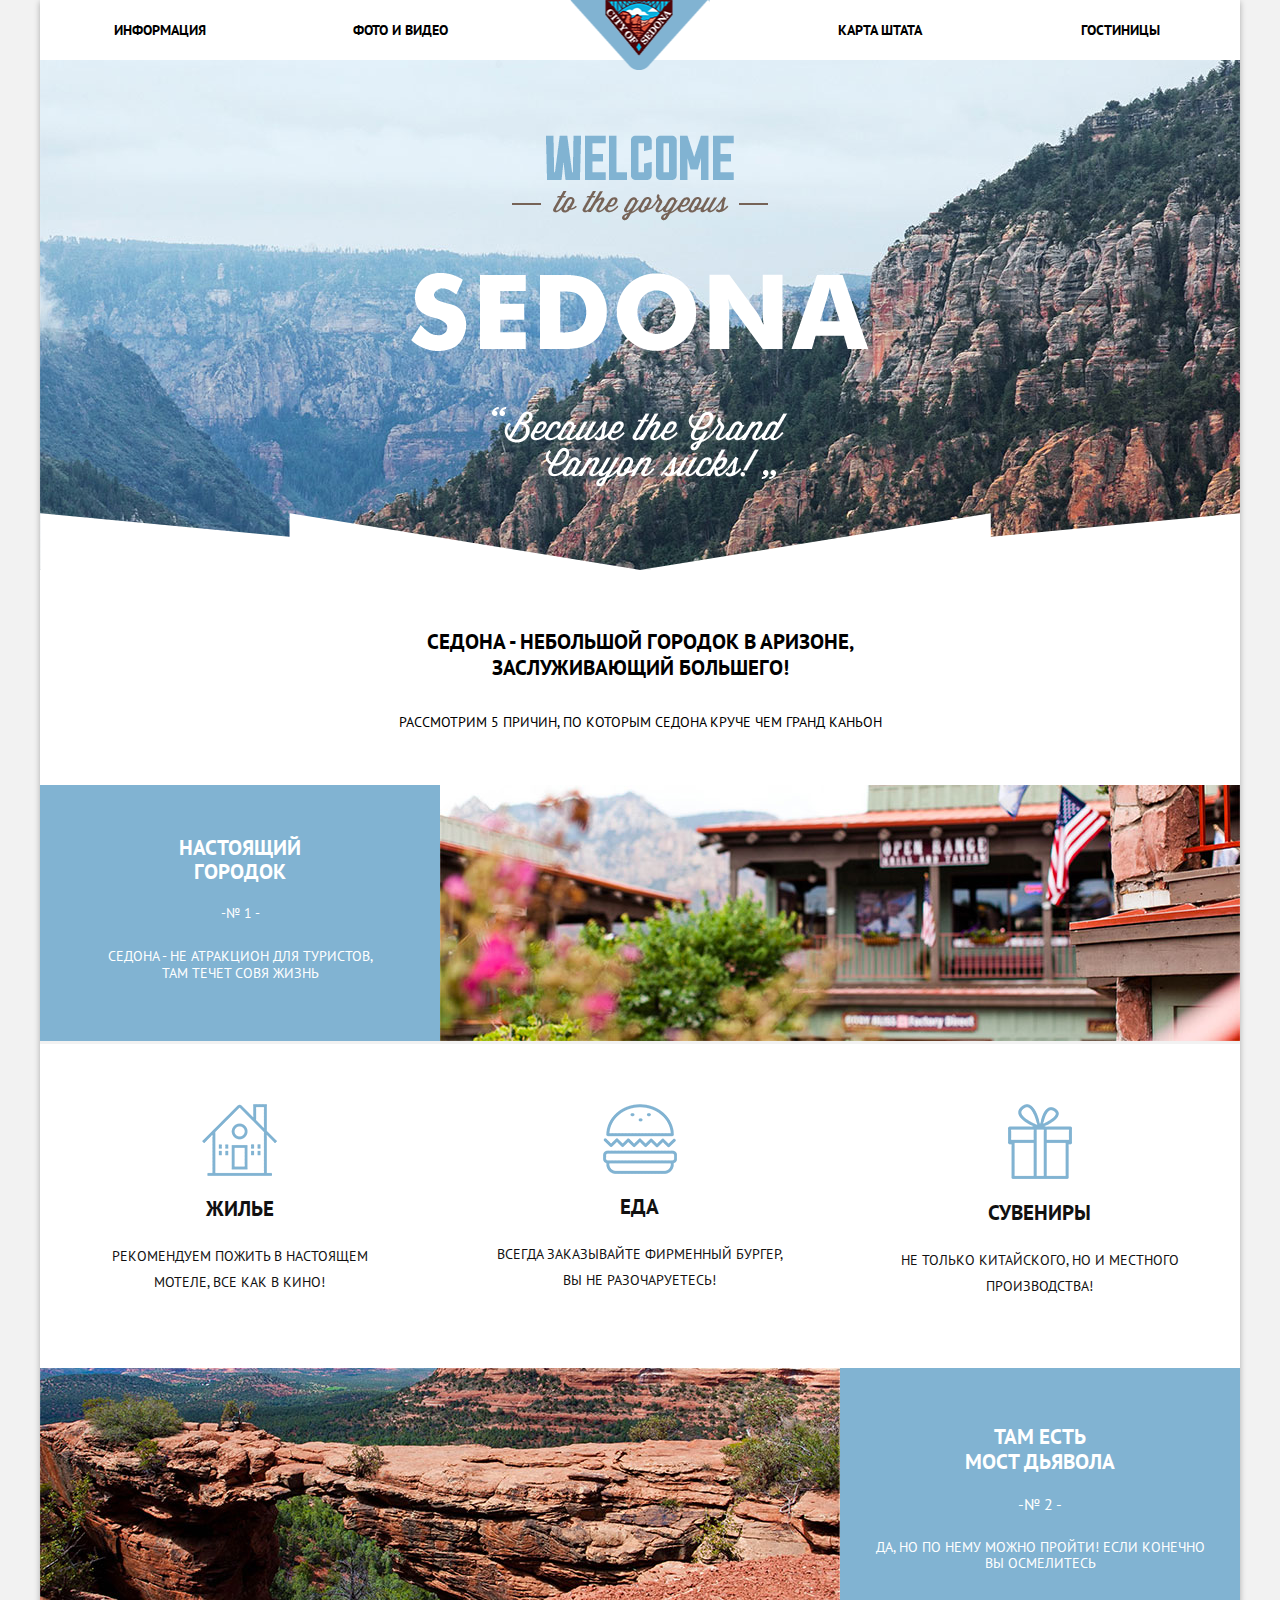
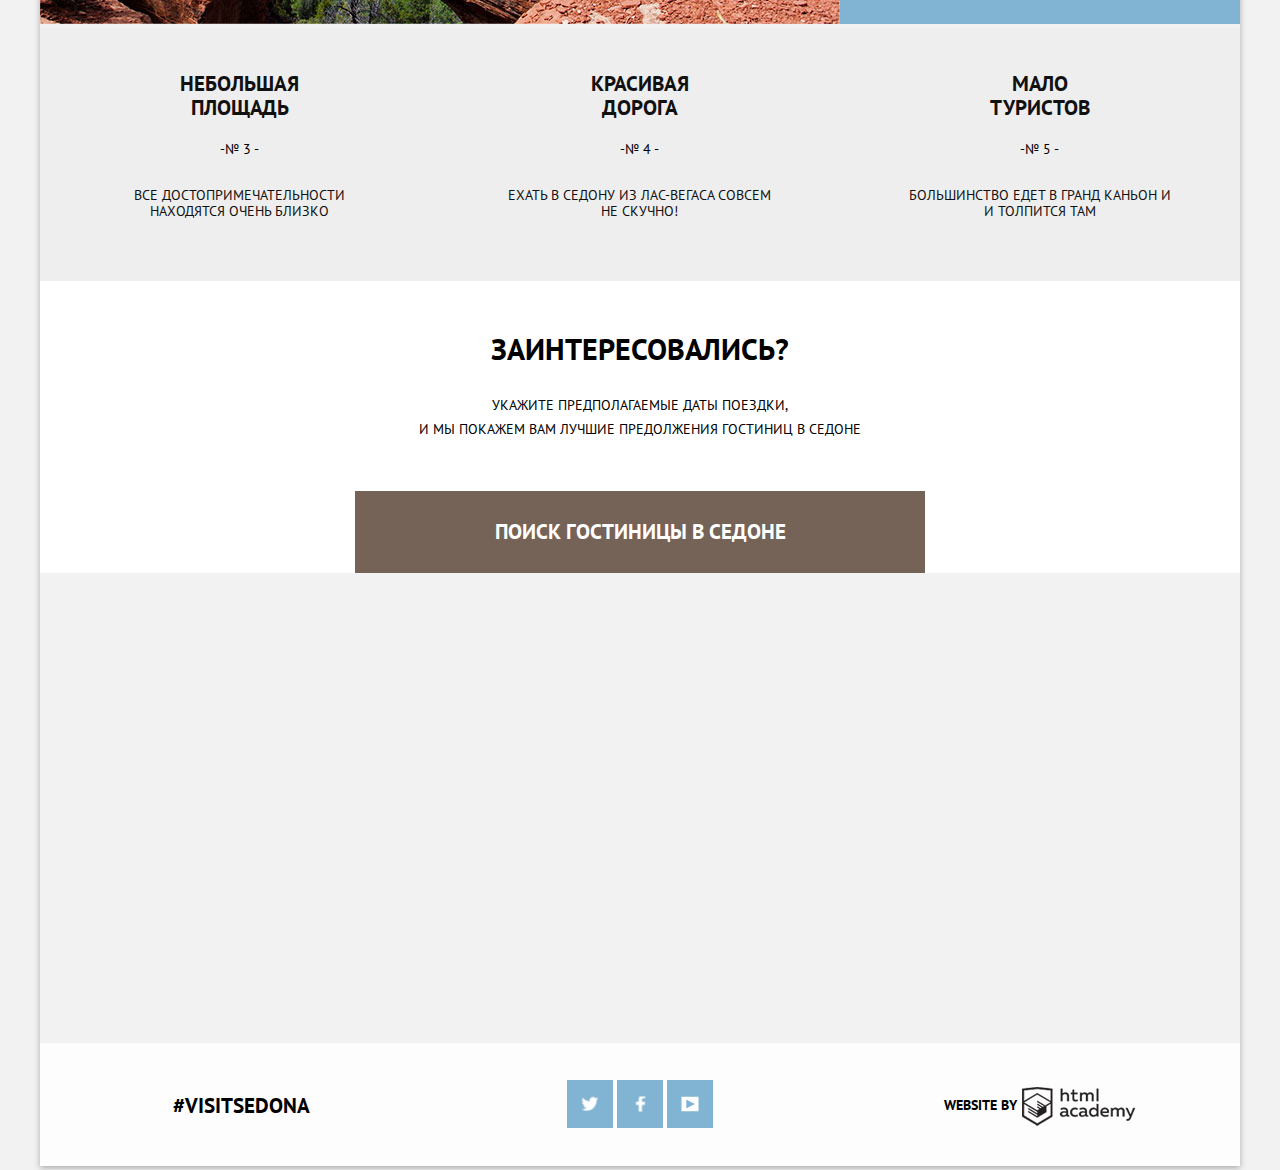
==== index.html @ 88dc6f9f "2 пересдача" ====
<!DOCTYPE html>
<html lang="ru">

<head>
    <meta charset="UTF-8">
    <title>SEDONA</title>
    <link rel="stylesheet" type="text/css" href="style/normalize.css">
    <link href="http://fonts.googleapis.com/css?family=PT+Sans:400,700&amp;subset=latin,cyrillic-ext" rel="stylesheet" type="text/css">
    <link rel="stylesheet" type="text/css" href="style/style.css">
</head>

<body>
    <div class="wrapper">
        <header class="main-header">
            <nav class="main-navigation">
                <ul>
                    <li>
                        <a href="#">Информация</a>
                    </li>
                    <li>
                        <a href="#">Фото и видео</a>
                    </li>
                    <li>
                        <a href="#">Карта штата</a>
                    </li>
                    <li>
                        <a href="hotels.html">Гостиницы</a>
                    </li>
                </ul>
                <a href="index.html">
                    <div class="logo"></div>
                </a>
            </nav>
            <div class="main-logo">
                <img src="img/title.png" alt="подпись к фото главного лого">
            </div>
        </header>
        <main class="container">
            <div class="information">
                <h2>СЕДОНА - НЕБОЛЬШОЙ ГОРОДОК В АРИЗОНЕ,<br> ЗАСЛУЖИВАЮЩИЙ БОЛЬШЕГО!</h2>
                <p>РАССМОТРИМ 5 ПРИЧИН, ПО КОТОРЫМ СЕДОНА КРУЧЕ ЧЕМ ГРАНД КАНЬОН</p>
            </div>
            <div class="city-logo-wrapper clearfix">
                <div class="city-logo">
                    <h3>НАСТОЯЩИЙ<br>ГОРОДОК</h3>
                    <p> -№ 1 - </p>
                    <p class="city-logo-paragraf">СЕДОНА - НЕ АТРАКЦИОН ДЛЯ ТУРИСТОВ,
                        <br>ТАМ ТЕЧЕТ СОВЯ ЖИЗНЬ</p>
                </div>
                <div class="open-range">
                    <img src="img/house.jpg" width="800" height="256" alt="домик">
                </div>
            </div>
            <div class="services-main">
                <div class="services-main-item">
                    <img src="img/little-house.png" alt="домик">
                    <h3>ЖИЛЬЕ</h3>
                    <p>РЕКОМЕНДУЕМ ПОЖИТЬ В НАСТОЯЩЕМ
                        <br> МОТЕЛЕ, ВСЕ КАК В КИНО!</p>
                </div>
                <div class="services-main-item">
                    <img src="img/food.png" alt="гамбургер">
                    <h3>ЕДА</h3>
                    <p>ВСЕГДА ЗАКАЗЫВАЙТЕ ФИРМЕННЫЙ БУРГЕР,
                        <br>ВЫ НЕ РАЗОЧАРУЕТЕСЬ!</p>
                </div>
                <div class="services-main-item">
                    <img src="img/souvenirs.png" alt="сувениры">
                    <h3>СУВЕНИРЫ</h3>
                    <p>НЕ ТОЛЬКО КИТАЙСКОГО, НО И МЕСТНОГО
                        <br>ПРОИЗВОДСТВА!</p>
                </div>
            </div>
            <div class="bridge-wrapper clearfix">
                <div class="bridge">
                    <img src="img/devil's_bridge.jpg" width="800" height="256" alt="мост">
                </div>
                <div class="davil-bridge">
                    <h3>ТАМ ЕСТЬ<br>МОСТ ДЬЯВОЛА</h3>
                    <span class="davil-bridge-number"> -№ 2 - </span>
                    <p>ДА, НО ПО НЕМУ МОЖНО ПРОЙТИ! ЕСЛИ КОНЕЧНО
                        <br>ВЫ ОСМЕЛИТЕСЬ</p>
                </div>
            </div>
            <div class="sedona-advantages">
                <div class="item-advantage">
                    <h3>НЕБОЛЬШАЯ<br>ПЛОЩАДЬ</h3>
                    <span class="item-advantage-number"> -№ 3 - </span>
                    <p>ВСЕ ДОСТОПРИМЕЧАТЕЛЬНОСТИ
                        <br>НАХОДЯТСЯ ОЧЕНЬ БЛИЗКО</p>
                </div>
                <div class="item-advantage">
                    <h3>КРАСИВАЯ<br>ДОРОГА</h3>
                    <span class="item-advantage-number"> -№ 4 - </span>
                    <p>ЕХАТЬ В СЕДОНУ ИЗ ЛАС-ВЕГАСА СОВСЕМ
                        <br>НЕ СКУЧНО!</p>
                </div>
                <div class="item-advantage">
                    <h3>МАЛО<br>ТУРИСТОВ</h3>
                    <span class="item-advantage-number"> -№ 5 - </span>
                    <p>БОЛЬШИНСТВО ЕДЕТ В ГРАНД КАНЬОН И
                        <br>И ТОЛПИТСЯ ТАМ</p>
                </div>
            </div>
            <div class="interesting">
                <h2>ЗАИНТЕРЕСОВАЛИСЬ?</h2>
                <p>УКАЖИТЕ ПРЕДПОЛАГАЕМЫЕ ДАТЫ ПОЕЗДКИ,
                    <br>И МЫ ПОКАЖЕМ ВАМ ЛУЧШИЕ ПРЕДОЛЖЕНИЯ ГОСТИНИЦ В СЕДОНЕ</p>
                <div class="fined-hotel">
                    <a href="search.html" class="fined-hotel-btn" type="button">Поиск гостиницы в Седоне</a>
                </div>
                <div class="choose-hotel choose-hotel-close">
                    <form class="form" method="post">
                        <div class="form-row">
                            <label class="form-label" for="date-in">Дата заезда:</label>
                            <input class="form-input" type="text" id="date-in" value="24 апреля 2016">
                            <span class="icon-calendar"></span>
                        </div>
                        <div class="form-row">
                            <label class="form-label" for="date-out">Дата выезда:</label>
                            <input class="form-input" type="text" id="date-out" value="4 июля 2014">
                            <span class="icon-calendar"></span>
                        </div>
                        <div class="counters clearfix">
                            <div class="counter-left counter">
                                <label class="label-left" for="counter-adult">Взрослые:</label>
                                <button class="icon-minus" type="button" tabindex="-1"></button>
                                <input class="" type="text" name="counter-adult" id="counter-adult" value="2">
                                <button class="icon-plus" type="button" tabindex="-1"></button>
                            </div>
                            <div class="counter-right counter">
                                <label class="label-right" for="counter-children">Дети:</label>
                                <button class="icon-minus" type="button" tabindex="-1"></button>
                                <input class="" type="text" name="counter-children" id="counter-children" value="0" required>
                                <button class="icon-plus" type="button" tabindex="-1"></button>
                            </div>
                        </div>
                        <button class="btn" type="button">Найти</button>
                    </form>
                </div>
            </div>
            <div class="map" id="map">
                <iframe src="https://www.google.com/maps/embed?pb=!1m18!1m12!1m3!1d838162.8369633064!2d-111.79513845!3d34.854378399999995!2m3!1f0!2f0!3f0!3m2!1i1024!2i768!4f13.1!3m3!1m2!1s0x872da132f942b00d%3A0x5548c523fa6c8efd!2sSedona%2C+AZ%2C+USA!5e0!3m2!1sen!2sru!4v1435000602855" width="1200" height="593" allowfullscreen></iframe>
            </div>
        </main>
        <footer class="main-footer">
            <div class="visit">
                <p>#visitsedona</p>
            </div>
            <section class="footer-social">
                <a href="http://twitter.com" class="footer-social-twitter"></a>
                <a href="http://www.facebook.com" class="footer-social-facebook"></a>
                <a href="http://www.youtube.com" class="footer-social-youtube"></a>
            </section>
            <section class="footer-copyright">
                <p>WEBSITE BY</p>
                <a href="https://htmlacademy.ru/" class="academy"></a>
            </section>
        </footer>
    </div>
    <script src="js/main.js"></script>
</body>

</html>
---- style/style.css ----
body {
    font-family: "PT Sans", Arial, sans-serif;
    background: #f2f2f2;
}

.wrapper {
    width: 1200px;
    margin: 0 auto;
    box-shadow: 0 2px 6px rgba(0, 0, 0, .3);
}

.main-navigation ul {
    list-style-type: none;
    margin: 0;
    padding: 0;
    font-size: 0;
    background: #fff;
}

.main-navigation li {
    display: inline-block;
    vertical-align: middle;
    width: 20%;
    font-size: 14px;
    text-align: center;
    text-decoration: none;
    padding-top: 22px;
    padding-bottom: 22px;
}

.main-navigation a {
    text-decoration: none;
    color: #000000;
    font-weight: 700;
    text-transform: uppercase;
}

.main-navigation a:active {
    color: #b2b2b2;
}

a:hover {
    color: #81b3d2;
}

li:nth-child(2) {
    margin-right: 20%;
}

p {
    font-size: 14px;
    font-weight: 400;
}

h2,
h3 {
    font-size: 21px;
    font-weight: 700;
}

.main-header {
    position: relative;
    background: #fff;
}

.main-navigation .logo {
    width: 139px;
    height: 70px;
    background-image: url("../img/top-logo.png");
    position: absolute;
    left: 50%;
    top: 0;
    transform: translateX(-50%);
    z-index: 1;
}

.main-logo {
    position: relative;
    text-align: center;
    background-image: url("../img/main-logo.jpg");
    height: 510px;
}

.main-logo img {
    margin-top: 75px;
}

.main-logo:before {
    position: absolute;
    content: "";
    background-image: url("../img/frame.png");
    bottom: 0;
    left: 0;
    width: 100%;
    height: 57px;
}

.information {
    padding: 31px 0;
    line-height: 26px;
    text-align: center;
    background: #fff;
}

.information h2 {
    width: 450px;
    margin: 28px auto;
    font-size: 21px;
    color: #000;
}

.information p {
    font-size: 14px;
    font-weight: 400;
    padding-bottom: 19px;
    margin: 0;
}

.clearfix:after {
    content: '';
    clear: both;
    display: table;
}

.city-logo {
    text-align: center;
    float: left;
    width: 400px;
    min-height: 256px;
    background: #81b3d2;
    color: #ffffff;
}

.city-logo h3 {
    font-size: 21px;
    font-weight: 700;
    margin-top: 51px;
}

.city-logo p {
    font-size: 14px;
    font-weight: 400;
}

.city-logo-paragraf {
    margin-top: 27px;
}

.open-range {
    float: right;
}

.services-main {
    font-size: 0;
    padding-top: 60px;
    padding-bottom: 55px;
    background: #fff;
}

.services-main h3 {
    margin-top: 7px;
}

.services-main .services-main-item {
    display: inline-block;
    vertical-align: middle;
    color: #111111;
    text-align: center;
    vertical-align: top;
    width: 33.33%;
    box-sizing: border-box;
    line-height: 26px;
}

.davil-bridge {
    text-align: center;
    float: right;
    width: 400px;
    min-height: 256px;
    background: #81b3d2;
    color: #ffffff;
}

.bridge {
    float: left;
}

.davil-bridge h3 {
    margin-top: 57px;
}

.davil-bridge p {
    margin-top: 26px;
}

.sedona-advantages {
    font-size: 0;
    background: #eeeeee;
    padding-top: 23px;
    padding-bottom: 48px;
}

.sedona-advantages .item-advantage {
    display: inline-block;
    color: #111111;
    text-align: center;
    vertical-align: top;
    width: 33.33%;
    box-sizing: border-box;
}

.sedona-advantages p {
    margin-top: 30px;
}

.item-advantage-number {
    font-size: 14px;
    color: #000;
}

.interesting {
    position: relative;
    text-align: center;
    background: #ffffff;
}

.interesting h2 {
    margin: 0;
    padding-top: 53px;
    padding-bottom: 29px;
    font-size: 30px;
    line-height: 30px;
    font-weight: 700;
}

.interesting p {
    margin: 0;
    margin-bottom: 24px;
    line-height: 24px;
}

.interesting .fined-hotel-btn {
    display: inline-block;
    vertical-align: middle;
    color: #ffffff;
    text-decoration: none;
    background-color: #766357;
    padding: 28px 20px;
    text-align: center;
    margin-top: 26px;
    font-size: 21px;
    line-height: 26px;
    font-weight: 700;
    text-transform: uppercase;
    border: none;
    cursor: pointer;
    width: 570px;
    box-sizing: border-box;
}

.map {
    height: 593px;
}

.interesting .fined-hotel-btn:hover {
    background-color: #604e43;
}

.interesting .fined-hotel-btn:active {
    background-color: #503e33;
    color: #857871;
}

.choose-hotel {
    display: none;
}

.choose-hotel-close {
    display: block;
}

.form {
    width: 570px;
    box-sizing: border-box;
    margin-left: auto;
    margin-right: auto;
    min-height: 300px;
    padding: 52px 55px 46px 55px;
    position: absolute;
    left: 50%;
    top: 100%;
    transform: translateX(-50%);
    background: #ffffff;
    box-shadow: 0 7px 15px 0 rgba(0, 0, 0, .15);
    text-align: left;
}

.form fieldset {
    border: none;
    padding: 0;
}

.form-row {
    margin-bottom: 30px;
    position: relative;
}

.form label.form-label {
    font-size: 14px;
    font-weight: 700;
    text-transform: uppercase;
    display: inline-block;
    width: 112px;
}

.form-input {
    min-height: 38px;
    width: 340px;
    background: #f2f2f2;
    border: 2px solid #f2f2f2;
    cursor: pointer;
    font-size: 14px;
    font-weight: 700;
    box-sizing: border-box;
    padding-left: 13px;
    outline: none;
}

.form-input:hover {
    background: #ebebeb;
}

.form-input:focus {
    background: #ffffff;
}

.icon-calendar {
    display: block;
    vertical-align: middle;
    position: absolute;
    width: 21px;
    height: 22px;
    background-image: url("../img/calendar.png");
    right: 12px;
    top: 8px;
}

.icon-calendar:hover {
    background-image: url("../img/calendar-hover.png");
}

.icon-calendar:active {
    background-image: url("../img/calendar-active.png");
}

.counters {
    margin-top: 30px;
    text-align: left;
    margin-bottom: 54px;
}

.counter {
    display: inline-block;
    vertical-align: middle;
    position: relative;
    font-size: 0;
}

.counter-left {
    width: 226px;
    float: left;
}

.counter-right {
    float: right;
}

.counter label {
    font-size: 14px;
    font-weight: bold;
    text-transform: uppercase;
    display: inline-block;
    vertical-align: middle;
}

.label-left {
    width: 112px;
}

.label-right {
    margin-right: 26px;
}

.counter button {
    display: inline-block;
    vertical-align: middle;
    width: 40px;
    height: 38px;
    font-size: 14px;
    border: none;
    outline: none;
}

.counter input {
    font-size: 14px;
    display: inline-block;
    vertical-align: middle;
    width: 40px;
    height: 38px;
    padding: 0;
    box-sizing: border-box;
    text-align: center;
    background-color: #f2f2f2;
    border: none;
}

.icon-minus {
    display: inline-block;
    vertical-align: middle;
    margin-right: -5px;
    min-height: 35px;
    width: 30px;
    background-image: url("../img/minus.png");
    background-color: #f2f2f2;
    border: none;
    background-repeat: no-repeat;
    background-position: 10px 16px;
}

.icon-minus:hover {
    background-image: url("../img/minus-hover.png");
}

.icon-minus:active {
    background-image: url("../img/minus-active.png");
}

.icon-plus {
    display: inline-block;
    vertical-align: middle;
    margin-left: -5px;
    min-height: 35px;
    width: 30px;
    border: none;
    background-image: url("../img/plus.png");
    background-color: #f2f2f2;
    background-repeat: no-repeat;
    background-position: 10px 12px;
}

.icon-plus:hover {
    background-image: url("../img/plus-hover.png");
}

.icon-plus:active {
    background-image: url("../img/plus-active.png");
}

.btn {
    min-height: 59px;
    width: 460px;
    background: #81b3d2;
    color: #ffffff;
    font-size: 21px;
    font-weight: 700;
    text-transform: uppercase;
    cursor: pointer;
    border: none;
}

.btn:hover {
    background: #669ec0;
    color: #ffffff;
}

.btn:active {
    background: #5496bd;
    color: #88b6d1;
}

.map iframe {
    border: none;
}

.services-of-sedona {
    position: relative;
}

.services {
    width: 100%;
    min-height: 218px;
}

.slime-background {
    position: absolute;
    z-index: -1;
}

.infrastructure {
    position: absolute;
    left: 73px;
    margin-top: 12px;
}

.property_type {
    position: absolute;
    margin-left: 328px;
    margin-top: 12px;
}

.property_type h3,
.infrastructure h3 {
    color: #ffffff;
    font-size: 16px;
    font-weight: 700;
    padding-bottom: 10px;
}

input[type="checkbox"] {
    display: none;
}

input[type="checkbox"] + label {
    display: block;
    margin: 2px 0;
    line-height: 20px;
    padding-left: 38px;
    position: relative;
    cursor: pointer;
    color: #ffffff;
    font-size: 14px;
    font-weight: 400;
}

input[type="checkbox"] + label::before {
    content: "";
    position: absolute;
    left: 2px;
    background-image: url("../img/checkbox.png");
    background-repeat: no-repeat;
    width: 35px;
    height: 35px;
}

input[type="checkbox"]:checked + label::after {
    content: "";
    position: absolute;
    left: 2px;
    background-image: url("../img/checked.png");
    background-repeat: no-repeat;
    width: 35px;
    height: 35px;
}

.filter-range {
    width: 330px;
    margin: 50px auto;
    margin-top: 39px;
    color: #ffffff;
    text-transform: uppercase;
    position: absolute;
    right: 57px;
    top: -15px;
}

.filter-range-title {
    margin-bottom: 9px;
    font-weight: 700;
    font-size: 16px;
    line-height: 21px;
}

.price-controls {
    position: relative;
    height: 36px;
    margin-bottom: 20px;
    border: 2px solid #ffffff;
    border-radius: 2px;
    font-size: 0;
}

.price-controls::after {
    content: "";
    position: absolute;
    width: 2px;
    height: 22px;
    background: #ffffff;
    top: 50%;
    left: 50%;
    transform: translate(-50%, -50%);
}

.price-controls label {
    display: inline-block;
    font-size: 14px;
    line-height: 38px;
    vertical-align: top;
    cursor: pointer;
}

.price-controls .min-price,
.price-controls .max-price {
    width: 90px;
    padding-left: 65px;
}

.price-controls input {
    width: 50px;
    height: 35px;
    vertical-align: top;
    margin: 0;
    color: inherit;
    font: inherit;
    background: none;
    border: none;
}

.range-controls {
    position: relative;
    margin-bottom: 32px;
}

.range-controls .scale {
    height: 2px;
    background: rgba(255, 255, 255, 0.3);
}

.range-controls .bar {
    width: 80%;
    height: 2px;
    background: #ffffff;
}

.range-toggle {
    position: absolute;
    top: -9px;
    width: 4px;
    height: 4px;
    background: #ababab;
    border: 8px solid #ffffff;
    border-radius: 50%;
    box-shadow: 0 2px 1px 0 rgba(0, 1, 1, 0.2);
    cursor: pointer;
}

.range-toggle-min {
    left: 0;
}

.range-toggle-max {
    left: 80%;
}

.range-toggle:hover {
    background: #1c4f80;
}

.btn-transparent {
    display: block;
    margin: 0 auto;
    padding: 6px 35px;
    font-size: 14px;
    line-height: 20px;
    color: #ffffff;
    background: transparent;
    border: 2px solid #ffffff;
    border-radius: 2px;
    cursor: pointer;
}

.btn-transparent:hover {
    color: #000000;
    background: #ffffff;
}

.sorting-hotel-type {
    position: relative;
}

.sorting-item-navigation ul {
    list-style-type: none;
    margin: 0;
    padding: 0;
    font-size: 0;
}

.sorting-item-navigation li {
    display: inline-block;
    font-size: 14px;
    text-align: center;
    margin-left: 147px;
    padding-left: 20px;
    vertical-align: middle;
}

.sorting-hotel-type {
    border-bottom: 1px solid #d0d0d0;
    background: #fff;
}

.sorting-hotel-item {
    float: left;
    padding: 0;
    margin: 0;
}

.sorting-item-navigation,
.sorting-hotel-item-find,
.sorting-hotel-item-class {
    display: inline-block;
    font-weight: 700;
}

.sorting-item-navigation {
    float: left;
}

.sorting-item-navigation a {
    text-decoration: none;
    color: #b1b1b1;
    font-weight: 400;
    border-bottom: 2px solid #81b3d2;
    border-bottom-style: dotted;
}

.sorting-item-navigation a:hover {
    color: #81b3d2;
    border: none;
}

.sorting-item-navigation a:active {
    color: #111111;
}

.sorting-item-navigation-first a {
    color: #81b3d2;
    border: none;
}

.sorting-item-navigation li {
    display: inline-block;
    padding: 0;
    margin: 0;
}

.sorting-item-navigation li:nth-child(1),
.sorting-item-navigation li:nth-child(2),
.sorting-item-navigation li:nth-child(3) {
    margin-top: 33px;
    padding-right: 34px;
}

.sorting-item-coner {
    float: right;
    margin-right: 73px;
    margin-top: 30px;
}

.clearfix:after {
    content: "";
    clear: both;
    display: table;
}

.sorting-hotel-item-find,
.sorting-hotel-item-class {
    display: inline-block;
    vertical-align: middle;
}

.sorting-hotel-item-find {
    margin-top: 28px;
    margin-left: 72px;
    margin-right: 50px;
}

.sorting-hotel-item-class {
    margin-top: 23px;
    margin-right: 42px;
}

.sorting-item-coner-left a {
    display: inline-block;
    width: 0;
    height: 0;
    border-left: 7px solid transparent;
    border-right: 7px solid transparent;
    border-bottom: 10px solid #cccccc;
}

.sorting-item-coner-right a {
    position: relative;
    width: 0;
    height: 0;
    border-left: 7px solid transparent;
    border-right: 7px solid transparent;
    border-top: 10px solid #cccccc;
    margin-left: 23px;
    bottom: 2px;
}

.sorting-item-coner-right .active {
    border-top: 10px solid #81b3d2;
}

.sorting-item-coner-left a:hover {
    border-bottom: 10px solid #000000;
}

.sorting-item-coner-left a:active {
    border-bottom: 10px solid #81b3d2;
}

.hotels {
    padding: 0;
    margin: 0;
}

.hotels-item {
    border-bottom: 1px solid #d0d0d0;
    background: #fff;
}

.hotels-margin {
    margin-right: 40px;
}

.hotels-item h3 {
    font-size: 21px;
    font-weight: 700;
    margin-top: 31px;
    margin-bottom: 2px;
}

.hotels-item p {
    font-size: 14px;
    font-weight: 400;
    margin-bottom: 2px;
}

.hotels-item a {
    text-decoration: none;
    color: #000000;
}

.hotels-item a:hover {
    color: #81b3d2;
}

.hotels-item a:active {
    color: #b2b2b2;
}

.hotels-item input {
    font-size: 14px;
    font-weight: 700;
    color: #ffffff;
    border: none;
}

.b1 {
    height: 26px;
    width: 111px;
    background: #81b3d2;
    cursor: pointer;
}

.b1:hover {
    background: #669ec0;
}

.b1:active {
    background: #5496bd;
    color: #88b6d1;
}

.b2 {
    height: 26px;
    width: 144px;
    background: #766357;
    cursor: pointer;
}

.b2:hover {
    background: #604e43;
}

.b2:active {
    background: #503e33;
    color: #857871;
}

.hotel_1 {
    float: left;
    margin: 33px 33px 33px 72px;
}

.hotel_2 {
    float: left;
    margin: 33px 33px 23px 72px;
}

.hotel_3 {
    float: left;
    margin: 33px 33px 33px 72px;
}

.amara-hotels-item {
    float: left;
}

.desert-hotels-item {
    float: left;
}

.villas-hotels-item {
    float: left;
}

.right-amara-hotels-item {
    float: right;
    margin-right: 74px;
    margin-top: 30px;
}

.right-desert-hotels-item {
    float: right;
    margin-right: 74px;
    margin-top: 30px;
}

.right-villas-hotels-item {
    float: right;
    margin-right: 74px;
    margin-top: 30px;
}

.star1 {
    margin-bottom: 48px;
    padding-left: 18px;
}

.star2 {
    margin-bottom: 48px;
    padding-left: 68px;
}

.star3 {
    margin-bottom: 48px;
    padding-left: 46px;
}

.hotel-rating {
    height: 21px;
    width: 109px;
    background: #f2f2f2;
    text-align: center;
    font-size: 14px;
    font-weight: 400;
    padding-top: 7px;
}

.main-footer {
    position: relative;
    height: 123px;
    margin-top: -123px;
    background: rgba(255, 255, 255, 0.8);
}

.main-footer-hotel {
    position: relative;
    min-height: 123px;
    background: #fff;
}

.visit p {
    position: absolute;
    color: #000000;
    font-weight: 700;
    font-size: 21px;
    text-transform: uppercase;
    text-decoration: none;
    left: 133px;
    top: 30px;
}

.footer-social {
    position: absolute;
    left: 527px;
    top: 37px;
}

.footer-social-twitter {
    display: inline-block;
    width: 46px;
    height: 48px;
    background: #81b3d2;
    position: relative;
}

.footer-social-twitter:after {
    content: "";
    position: absolute;
    top: 50%;
    left: 50%;
    z-index: 2;
    transform: translateX(-50%) translateY(-50%);
    background-image: url("../img/tw.png");
    background-repeat: no-repeat;
    background-position: 50% 50%;
    width: 17px;
    height: 15px;
}

.footer-social-twitter:hover {
    background: #669ec0;
}

.footer-social-twitter:active {
    background: #5496bd;
}

.footer-social-twitter:active:after {
    opacity: 0.5;
}

.footer-social-facebook {
    display: inline-block;
    width: 46px;
    height: 48px;
    background: #81b3d2;
    position: relative;
}

.footer-social-facebook:after {
    content: "";
    position: absolute;
    top: 50%;
    left: 50%;
    z-index: 2;
    transform: translateX(-50%) translateY(-50%);
    background-image: url("../img/fb.png");
    background-repeat: no-repeat;
    background-position: 50% 50%;
    width: 17px;
    height: 15px;
}

.footer-social-facebook:hover {
    background: #669ec0;
}

.footer-social-facebook:active:after {
    opacity: 0.5;
}

.footer-social-youtube {
    display: inline-block;
    width: 46px;
    height: 48px;
    background: #81b3d2;
    position: relative;
}

.footer-social-youtube:after {
    content: "";
    position: absolute;
    top: 50%;
    left: 50%;
    z-index: 2;
    transform: translateX(-50%) translateY(-50%);
    background-image: url("../img/you.png");
    background-repeat: no-repeat;
    background-position: 50% 50%;
    width: 17px;
    height: 15px;
}

.footer-social-youtube:hover {
    background: #669ec0;
}

.footer-social-youtube:active:after {
    opacity: 0.5;
}

.footer-copyright .academy {
    position: absolute;
    right: 104px;
    top: 44px;
    width: 114px;
    height: 42px;
    background-image: url("../img/html.png");
    background-repeat: no-repeat;
}

.footer-copyright .academy:hover {
    background-image: url("../img/html-hover.png");
}

.footer-copyright .academy:active {
    background-image: url("../img/html-active.png");
}

.footer-copyright p {
    position: absolute;
    color: #000000;
    text-decoration: none;
    right: 223px;
    top: 40px;
    font-weight: 700;
    font-size: 14px;
}
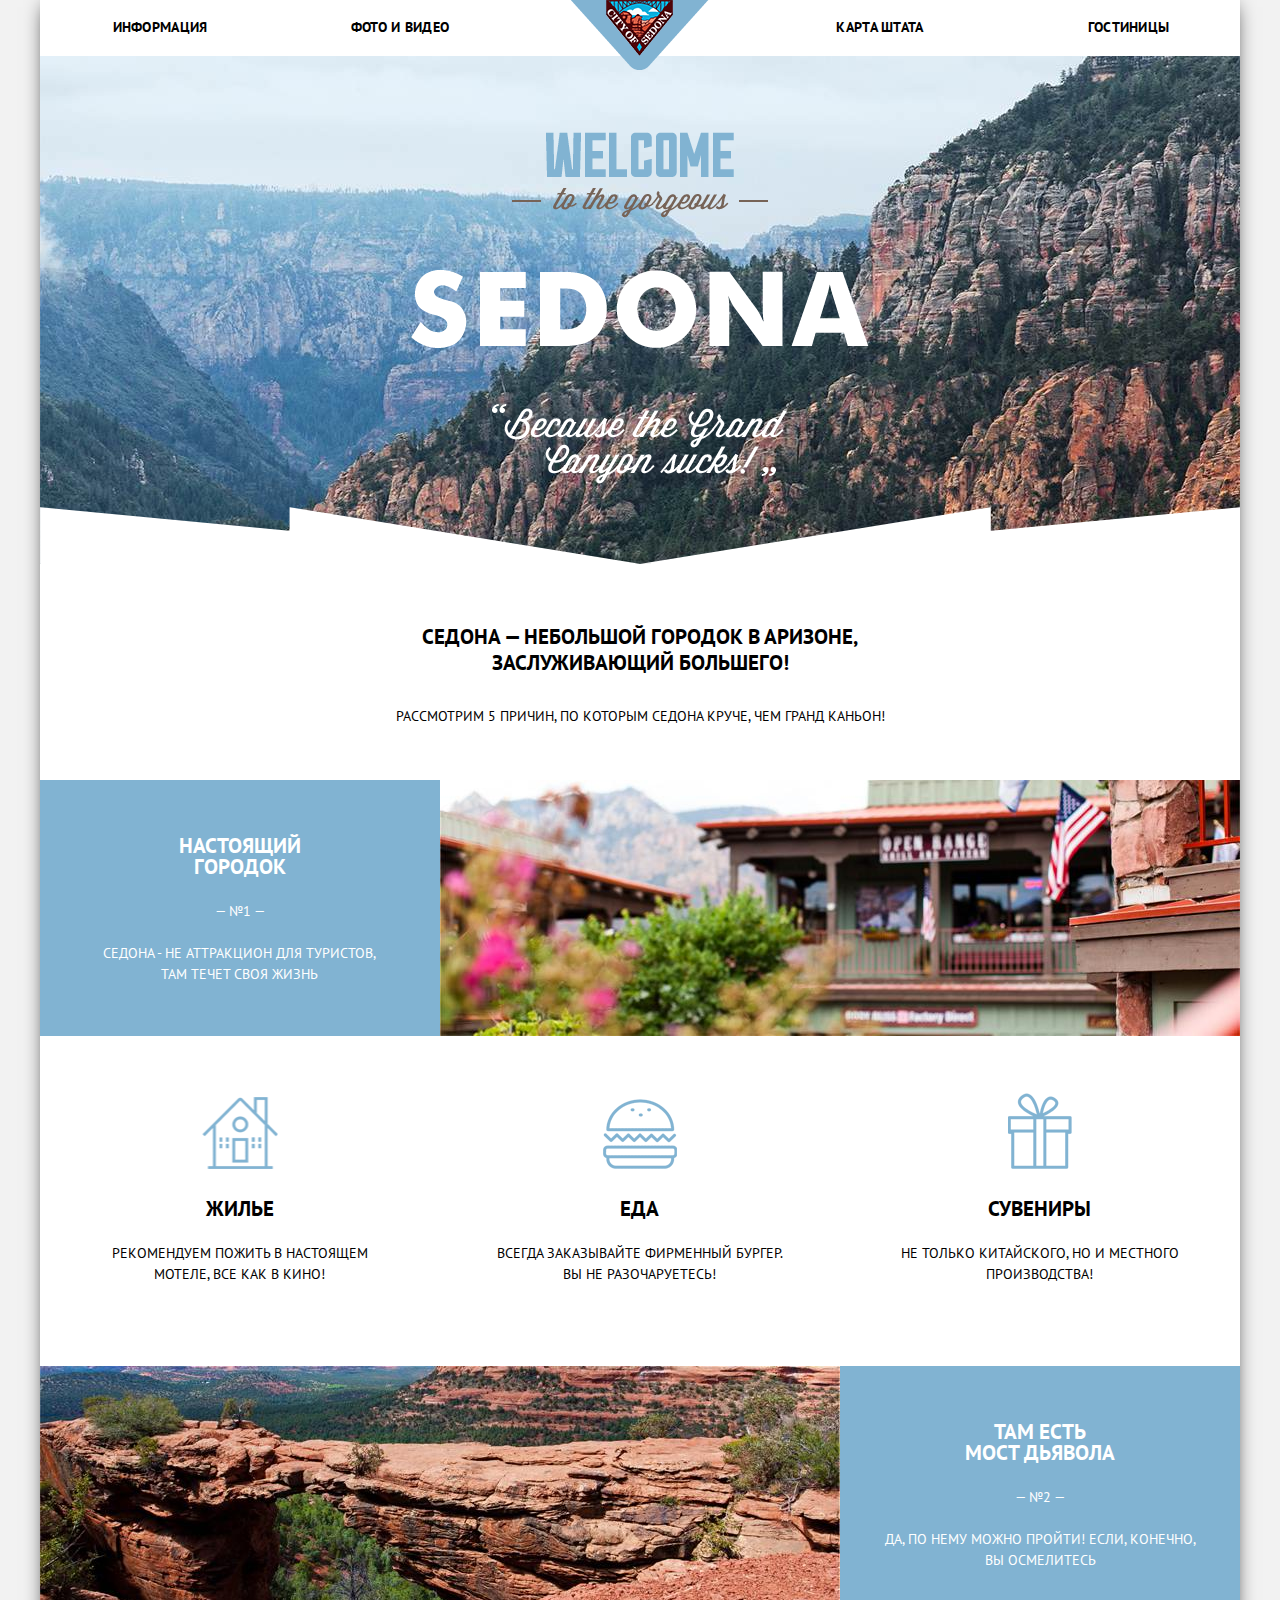
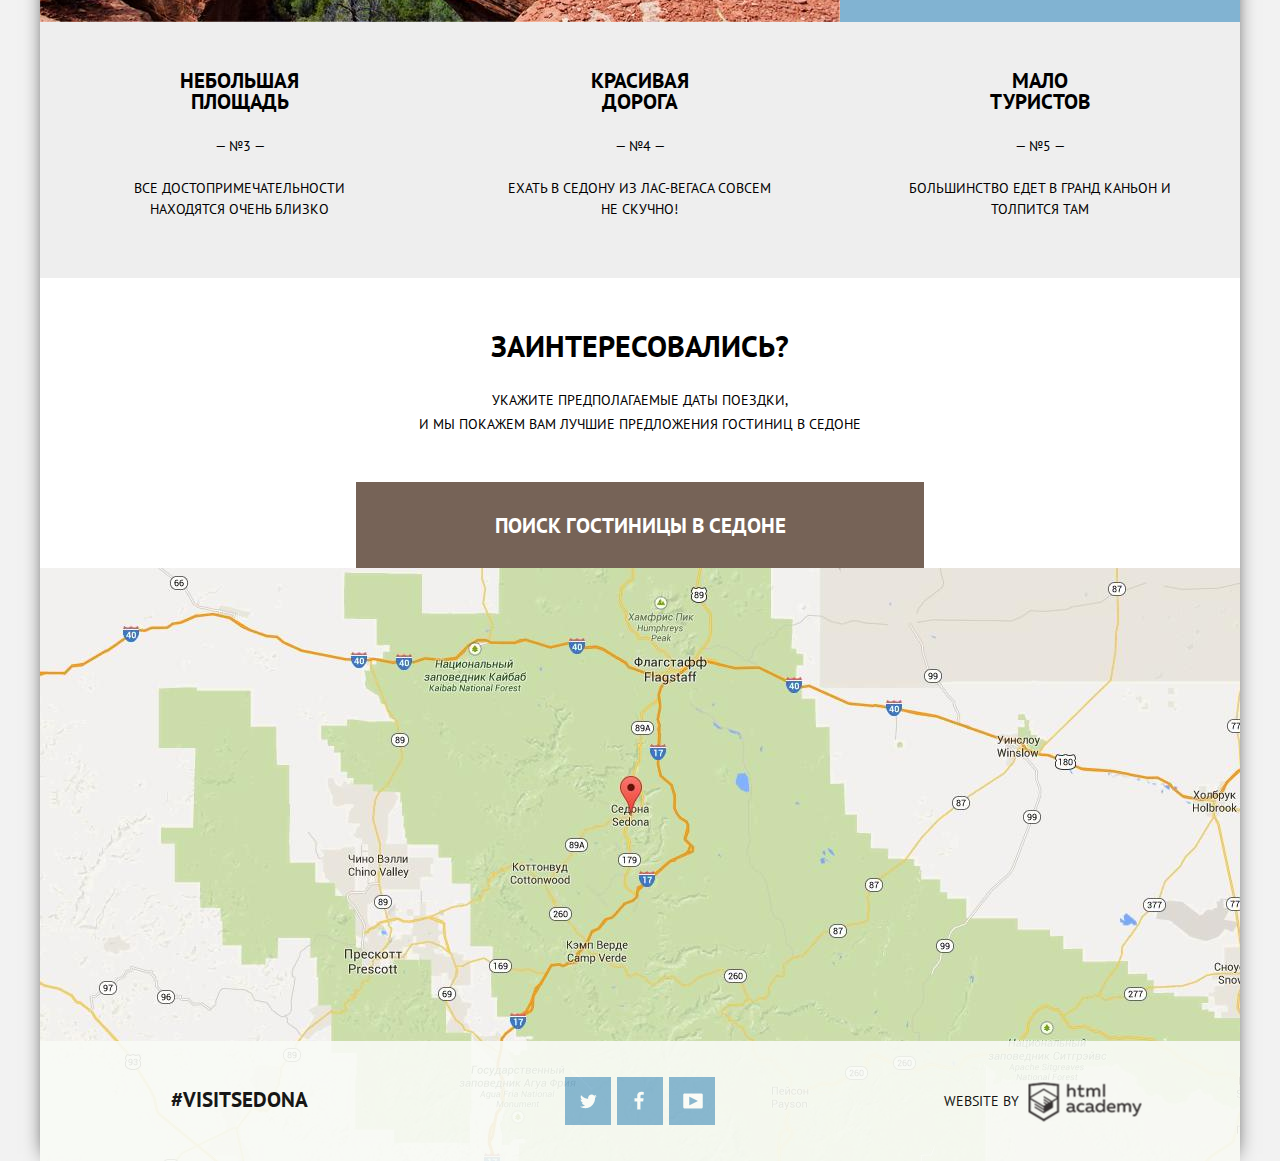
==== commit dab82d41: "ФИНАЛЬНАЯ ПРОВЕРКА" ====
--- a/index.html
+++ b/index.html
@@ -1,164 +1,163 @@
 <!DOCTYPE html>
 <html lang="ru">
-
 <head>
-    <meta charset="UTF-8">
-    <title>SEDONA</title>
-    <link rel="stylesheet" type="text/css" href="style/normalize.css">
-    <link href="http://fonts.googleapis.com/css?family=PT+Sans:400,700&amp;subset=latin,cyrillic-ext" rel="stylesheet" type="text/css">
-    <link rel="stylesheet" type="text/css" href="style/style.css">
+  <meta charset="utf-8">
+  <title>Главная - Седона</title>
+  <link href="https://fonts.googleapis.com/css?family=PT+Sans:400,700&amp;subset=cyrillic" rel="stylesheet">
+  <link href="css/normalize.css" rel="stylesheet">
+  <link href="css/style.css" rel="stylesheet">
 </head>
 
-<body>
-    <div class="wrapper">
-        <header class="main-header">
-            <nav class="main-navigation">
-                <ul>
-                    <li>
-                        <a href="#">Информация</a>
-                    </li>
-                    <li>
-                        <a href="#">Фото и видео</a>
-                    </li>
-                    <li>
-                        <a href="#">Карта штата</a>
-                    </li>
-                    <li>
-                        <a href="hotels.html">Гостиницы</a>
-                    </li>
-                </ul>
-                <a href="index.html">
-                    <div class="logo"></div>
-                </a>
-            </nav>
-            <div class="main-logo">
-                <img src="img/title.png" alt="подпись к фото главного лого">
+<body class>
+
+<div class="wrapper">
+  <!-- Header -->
+  <header>
+    <nav class="main-navigation">
+      <ul class="navigation-list">
+        <li><a href="#">Информация</a></li>
+        <li><a href="#">Фото и видео</a></li>
+        <li><a href="#">Карта штата</a></li>
+        <li class="navigation-hotels"><a href="hotels.html">Гостиницы</a></li>
+      </ul>
+      <div class="logo">
+        <a href="index.html">
+          <img src="img/logo.png" alt="Седона" height="70" width="138">
+        </a>
+      </div>
+    </nav>
+  </header>
+
+  <!-- Main -->
+
+  <main>
+    <div class="img-bg">
+      <div class="img-bg-logo">
+        <img src="img/intro-text.png" alt="Приветствие от Седоны" height="352" width="458">
+      </div>
+    </div>
+
+    <div class="features">
+      <div class="features-top">
+        <h1>СЕДОНА — небольшой городок в Аризоне, заслуживающий большего!</h1>
+        <p>Рассмотрим 5 причин, по которым Седона круче, чем Гранд Каньон!</p>
+      </div>
+
+      <div class="features-side clearfix">
+        <div class="features-left features-content">
+          <h2>НАСТОЯЩИЙ ГОРОДОК</h2>
+          <span class="features-number">&mdash; №1 &mdash;</span>
+          <p>Седона - не аттракцион для туристов, там течет своя жизнь</p>
+        </div>
+        <div class="features-left-img">
+          <img src="img/features-left.jpg" alt="Настоящий городок" height="256" width="800">
+        </div>
+      </div>
+
+      <div class="features-lists clearfix">
+        <div class="features-list">
+          <p class="features-title icon-home">Жилье</p>
+          <p class="features-lead">Рекомендуем пожить в настоящем мотеле, все как в кино!</p>
+        </div>
+        <div class="features-list">
+          <p class="features-title icon-food">Еда</p>
+          <p class="features-lead">Всегда заказывайте фирменный бургер. Вы не разочаруетесь!</p>
+        </div>
+        <div class="features-list">
+          <p class="features-title icon-souvenir">Сувениры</p>
+          <p class="features-lead">Не только китайского, но и местного производства!</p>
+        </div>
+      </div>
+
+      <div class="features-side clearfix">
+        <div class="features-right features-content">
+          <h2>Там есть<br/>Мост Дьявола</h2>
+          <span class="features-number">&mdash; №2 &mdash;</span>
+          <p>Да, по нему можно пройти! Если, конечно, вы осмелитесь</p>
+        </div>
+        <div class="features-right-img">
+          <img src="img/features-right.jpg" alt="Мост дьявола" height="256" width="800">
+        </div>
+      </div>
+
+      <div class="features-items clearfix">
+        <div class="features-item">
+          <h2>Небольшая площадь</h2>
+          <span class="features-number">&mdash; №3 &mdash;</span>
+          <p>Все достопримечательности находятся очень близко</p>
+        </div>
+        <div class="features-item">
+          <h2>Красивая дорога</h2>
+          <span class="features-number">&mdash; №4 &mdash;</span>
+          <p>Ехать в Седону из Лас-Вегаса совсем не скучно!</p>
+        </div>
+        <div class="features-item">
+          <h2>Мало туристов</h2>
+          <span class="features-number">&mdash; №5 &mdash;</span>
+          <p>Большинство едет в Гранд Каньон и толпится там</p>
+        </div>
+      </div>
+    </div>
+
+    <div class="booking">
+      <div class="booking-top">
+        <h2>Заинтересовались?</h2>
+        <p>Укажите предполагаемые даты поездки,<br>и мы покажем вам лучшие предложения гостиниц в Седоне</p>
+        <button class="btn booking-btn-top" type="button">Поиск гостиницы в Седоне</button>
+      </div>
+      <form class="booking-form" action="#" method="post">
+        <div class="booking-container">
+          <div class="booking-form-check">
+            <label for="check">Дата заезда:</label>
+            <input id="check" name="check" type="text" placeholder="24 апреля 2016">
+            <span></span>
+          </div>
+          <div class="booking-form-check">
+            <label for="check2">Дата выезда:</label>
+            <input id="check2" name="check-out" type="text" placeholder="4 июля 2016">
+            <span></span>
+          </div>
+          <div class="booking-form-people clearfix">
+            <div class="form-left">
+              <label for="adult">Взрослые:</label>
+              <button class="form-left-minus">&#8211;</button>
+              <input id="adult" type="text" placeholder="2">
+              <button class="form-left-plus">&#43;</button>
             </div>
-        </header>
-        <main class="container">
-            <div class="information">
-                <h2>СЕДОНА - НЕБОЛЬШОЙ ГОРОДОК В АРИЗОНЕ,<br> ЗАСЛУЖИВАЮЩИЙ БОЛЬШЕГО!</h2>
-                <p>РАССМОТРИМ 5 ПРИЧИН, ПО КОТОРЫМ СЕДОНА КРУЧЕ ЧЕМ ГРАНД КАНЬОН</p>
+            <div class="form-right">
+              <label for="child">Дети:</label>
+              <button class="form-right-minus">&#8211;</button>
+              <input id="child" type="text" placeholder="0">
+              <button class="form-right-plus">&#43;</button>
             </div>
-            <div class="city-logo-wrapper clearfix">
-                <div class="city-logo">
-                    <h3>НАСТОЯЩИЙ<br>ГОРОДОК</h3>
-                    <p> -№ 1 - </p>
-                    <p class="city-logo-paragraf">СЕДОНА - НЕ АТРАКЦИОН ДЛЯ ТУРИСТОВ,
-                        <br>ТАМ ТЕЧЕТ СОВЯ ЖИЗНЬ</p>
-                </div>
-                <div class="open-range">
-                    <img src="img/house.jpg" width="800" height="256" alt="домик">
-                </div>
-            </div>
-            <div class="services-main">
-                <div class="services-main-item">
-                    <img src="img/little-house.png" alt="домик">
-                    <h3>ЖИЛЬЕ</h3>
-                    <p>РЕКОМЕНДУЕМ ПОЖИТЬ В НАСТОЯЩЕМ
-                        <br> МОТЕЛЕ, ВСЕ КАК В КИНО!</p>
-                </div>
-                <div class="services-main-item">
-                    <img src="img/food.png" alt="гамбургер">
-                    <h3>ЕДА</h3>
-                    <p>ВСЕГДА ЗАКАЗЫВАЙТЕ ФИРМЕННЫЙ БУРГЕР,
-                        <br>ВЫ НЕ РАЗОЧАРУЕТЕСЬ!</p>
-                </div>
-                <div class="services-main-item">
-                    <img src="img/souvenirs.png" alt="сувениры">
-                    <h3>СУВЕНИРЫ</h3>
-                    <p>НЕ ТОЛЬКО КИТАЙСКОГО, НО И МЕСТНОГО
-                        <br>ПРОИЗВОДСТВА!</p>
-                </div>
-            </div>
-            <div class="bridge-wrapper clearfix">
-                <div class="bridge">
-                    <img src="img/devil's_bridge.jpg" width="800" height="256" alt="мост">
-                </div>
-                <div class="davil-bridge">
-                    <h3>ТАМ ЕСТЬ<br>МОСТ ДЬЯВОЛА</h3>
-                    <span class="davil-bridge-number"> -№ 2 - </span>
-                    <p>ДА, НО ПО НЕМУ МОЖНО ПРОЙТИ! ЕСЛИ КОНЕЧНО
-                        <br>ВЫ ОСМЕЛИТЕСЬ</p>
-                </div>
-            </div>
-            <div class="sedona-advantages">
-                <div class="item-advantage">
-                    <h3>НЕБОЛЬШАЯ<br>ПЛОЩАДЬ</h3>
-                    <span class="item-advantage-number"> -№ 3 - </span>
-                    <p>ВСЕ ДОСТОПРИМЕЧАТЕЛЬНОСТИ
-                        <br>НАХОДЯТСЯ ОЧЕНЬ БЛИЗКО</p>
-                </div>
-                <div class="item-advantage">
-                    <h3>КРАСИВАЯ<br>ДОРОГА</h3>
-                    <span class="item-advantage-number"> -№ 4 - </span>
-                    <p>ЕХАТЬ В СЕДОНУ ИЗ ЛАС-ВЕГАСА СОВСЕМ
-                        <br>НЕ СКУЧНО!</p>
-                </div>
-                <div class="item-advantage">
-                    <h3>МАЛО<br>ТУРИСТОВ</h3>
-                    <span class="item-advantage-number"> -№ 5 - </span>
-                    <p>БОЛЬШИНСТВО ЕДЕТ В ГРАНД КАНЬОН И
-                        <br>И ТОЛПИТСЯ ТАМ</p>
-                </div>
-            </div>
-            <div class="interesting">
-                <h2>ЗАИНТЕРЕСОВАЛИСЬ?</h2>
-                <p>УКАЖИТЕ ПРЕДПОЛАГАЕМЫЕ ДАТЫ ПОЕЗДКИ,
-                    <br>И МЫ ПОКАЖЕМ ВАМ ЛУЧШИЕ ПРЕДОЛЖЕНИЯ ГОСТИНИЦ В СЕДОНЕ</p>
-                <div class="fined-hotel">
-                    <a href="search.html" class="fined-hotel-btn" type="button">Поиск гостиницы в Седоне</a>
-                </div>
-                <div class="choose-hotel choose-hotel-close">
-                    <form class="form" method="post">
-                        <div class="form-row">
-                            <label class="form-label" for="date-in">Дата заезда:</label>
-                            <input class="form-input" type="text" id="date-in" value="24 апреля 2016">
-                            <span class="icon-calendar"></span>
-                        </div>
-                        <div class="form-row">
-                            <label class="form-label" for="date-out">Дата выезда:</label>
-                            <input class="form-input" type="text" id="date-out" value="4 июля 2014">
-                            <span class="icon-calendar"></span>
-                        </div>
-                        <div class="counters clearfix">
-                            <div class="counter-left counter">
-                                <label class="label-left" for="counter-adult">Взрослые:</label>
-                                <button class="icon-minus" type="button" tabindex="-1"></button>
-                                <input class="" type="text" name="counter-adult" id="counter-adult" value="2">
-                                <button class="icon-plus" type="button" tabindex="-1"></button>
-                            </div>
-                            <div class="counter-right counter">
-                                <label class="label-right" for="counter-children">Дети:</label>
-                                <button class="icon-minus" type="button" tabindex="-1"></button>
-                                <input class="" type="text" name="counter-children" id="counter-children" value="0" required>
-                                <button class="icon-plus" type="button" tabindex="-1"></button>
-                            </div>
-                        </div>
-                        <button class="btn" type="button">Найти</button>
-                    </form>
-                </div>
-            </div>
-            <div class="map" id="map">
-                <iframe src="https://www.google.com/maps/embed?pb=!1m18!1m12!1m3!1d838162.8369633064!2d-111.79513845!3d34.854378399999995!2m3!1f0!2f0!3f0!3m2!1i1024!2i768!4f13.1!3m3!1m2!1s0x872da132f942b00d%3A0x5548c523fa6c8efd!2sSedona%2C+AZ%2C+USA!5e0!3m2!1sen!2sru!4v1435000602855" width="1200" height="593" allowfullscreen></iframe>
-            </div>
-        </main>
-        <footer class="main-footer">
-            <div class="visit">
-                <p>#visitsedona</p>
-            </div>
-            <section class="footer-social">
-                <a href="http://twitter.com" class="footer-social-twitter"></a>
-                <a href="http://www.facebook.com" class="footer-social-facebook"></a>
-                <a href="http://www.youtube.com" class="footer-social-youtube"></a>
-            </section>
-            <section class="footer-copyright">
-                <p>WEBSITE BY</p>
-                <a href="https://htmlacademy.ru/" class="academy"></a>
-            </section>
-        </footer>
+          </div>
+          <button class="btn booking-btn-search" type="button">Найти</button>
+        </div>
+      </form>
+      <div class="maps"></div>
     </div>
-    <script src="js/main.js"></script>
+  </main>
+
+  <!-- Footer -->
+
+  <footer class="main-footer clearfix">
+    <div class="footer-hashtag">
+      <span>#visitsedona</span>
+    </div>
+    <div class="footer-copyright">
+      <span>Website by</span>
+      <a href="#"></a>
+    </div>
+    <div class="footer-social">
+      <a class="social-btn social-t" href="#">Твиттер</a>
+      <a class="social-btn social-fb" href="#">Фейсбук</a>
+      <a class="social-btn social-youtube" href="#">Ютуб</a>
+    </div>
+  </footer>
+
+</div>
+
+<script src="js/main.js"></script>
+
 </body>
-
-</html>
+</html>--- a/css/style.css
+++ b/css/style.css
@@ -0,0 +1,1491 @@
+html,
+body
+{
+    margin: 0;
+    padding: 0;
+}
+
+body
+{
+    font-family: 'PT Sans', Arial, sans-serif;
+    font-size: 14px;
+    line-height: 21px;
+
+    text-transform: uppercase;
+
+    background: #f2f2f2;
+}
+
+.wrapper
+{
+    width: 1200px;
+    margin: 0 auto;
+
+    background-color: #fff;
+    box-shadow: 0 0 20px -7px #000101;
+}
+
+.clearfix::after
+{
+    display: table;
+    clear: both;
+
+    content: '';
+}
+
+h1,
+h2
+{
+    font-size: 21px;
+    font-weight: bold;
+}
+
+/* шапка */
+.main-navigation
+{
+    position: relative;
+}
+
+.navigation-list
+{
+    font-size: 0;
+
+    margin: 0;
+    padding: 0;
+
+    list-style: none;
+}
+
+.main-navigation li
+{
+    font-size: 14px;
+    font-weight: bold;
+    line-height: 26px;
+
+    display: inline-block;
+
+    width: 20%;
+    padding-top: 14px;
+    padding-bottom: 16px;
+
+    text-align: center;
+    vertical-align: middle;
+}
+
+.main-navigation li:nth-child(2)
+{
+    margin-right: 20%;
+}
+
+.main-navigation a
+{
+    text-decoration: none;
+    letter-spacing: .3px;
+
+    color: #000;
+}
+
+.navigation-hotels a,
+.navigation-hotels span
+{
+    margin-left: 17px;
+}
+
+.navigation-list a:hover
+{
+    color: #81b3d2;
+}
+
+.navigation-list a:active
+{
+    color: #b2b2b2;
+}
+
+.main-navigation .active
+{
+    color: #88786d;
+}
+
+.main-navigation .active:hover
+{
+    color: #604e43;
+}
+
+.main-navigation .active:active
+{
+    color: #d6d0cc;
+}
+
+.logo
+{
+    position: absolute;
+    z-index: 10;
+    bottom: 0;
+    left: 50%;
+
+    width: 138px;
+    height: 56px;
+
+    transform: translateX(-50%);
+}
+
+/* большая картинка */
+
+.img-bg
+{
+    position: relative;
+
+    width: 100%;
+    height: 508px;
+    margin-bottom: 60px;
+
+    background: #dbe9f2 url('../img/background.jpg');
+    background-repeat: no-repeat;
+    background-position: center;
+}
+
+.img-bg::before
+{
+    position: absolute;
+    z-index: 1;
+    right: 0;
+    bottom: 0;
+
+    width: 100%;
+    height: 57px;
+
+    content: '';
+
+    background-image: url('../img/white-rhomb.png');
+    background-repeat: no-repeat;
+    background-size: 100% 100%;
+}
+
+.img-bg-logo
+{
+    width: 458px;
+    height: 352px;
+    margin: 0 auto;
+    padding-top: 76px;
+}
+
+/* Преимущества */
+
+.features-top
+{
+    line-height: 26px;
+
+    margin-bottom: 51px;
+
+    text-align: center;
+}
+
+.features-top h1
+{
+    max-width: 500px;
+    margin: 0 auto;
+    margin-bottom: 27px;
+}
+
+.features-content
+{
+    width: 33.3%;
+    min-height: 256px;
+
+    text-align: center;
+
+    color: #fff;
+    background-color: #81b3d2;
+}
+
+.features-content h2
+{
+    max-width: 180px;
+    margin: 0 auto;
+    margin-top: 55px;
+    margin-bottom: 24px;
+
+    color: #fff;
+}
+
+.features-number
+{
+    display: block;
+
+    margin-bottom: 21px;
+}
+
+.features-left p
+{
+    max-width: 300px;
+    margin: 0 auto;
+}
+
+.features-right p
+{
+    max-width: 320px;
+    margin: 0 auto;
+}
+
+.features-left
+{
+    float: left;
+}
+
+.features-right
+{
+    float: right;
+}
+
+.features-left-img
+{
+    float: right;
+
+    width: 66.7%;
+}
+
+.features-right-img
+{
+    float: left;
+
+    width: 66.7%;
+}
+
+.features-left-img img,
+.features-right-img img
+{
+    display: block;
+}
+
+/* Преимущества */
+
+.features-lists
+{
+    margin-bottom: 67px;
+}
+
+.features-list
+{
+    float: left;
+
+    box-sizing: border-box;
+    width: 33.333%;
+    padding-right: 55px;
+    padding-left: 55px;
+
+    text-align: center;
+}
+
+.features-title
+{
+    font-size: 21px;
+    font-weight: bold;
+    line-height: 21px;
+
+    position: relative;
+
+    display: block;
+
+    margin-top: 162px;
+}
+
+.features-list .features-lead
+{
+    margin-top: 24px;
+}
+
+.icon-home::before
+{
+    position: absolute;
+    bottom: 50px;
+    left: 50%;
+
+    width: 75px;
+    height: 72px;
+
+    content: '';
+    transform: translateX(-50%);
+
+    background-image: url('../img/sprite.png');
+    background-position: -237px -10px;
+}
+
+.icon-food::before
+{
+    position: absolute;
+    bottom: 50px;
+    left: 50%;
+
+    width: 74px;
+    height: 70px;
+
+    content: '';
+    transform: translateX(-50%);
+
+    background-image: url('../img/sprite.png');
+    background-repeat: no-repeat;
+    background-position: -143px -10px;
+}
+
+.icon-souvenir::before
+{
+    position: absolute;
+    bottom: 50px;
+    left: 50%;
+
+    width: 64px;
+    height: 76px;
+
+    content: '';
+    transform: translateX(-50%);
+
+    background-image: url('../img/sprite.png');
+    background-repeat: no-repeat;
+    background-position: -332px -10px;
+}
+
+/* Преимущества */
+
+.features-items
+{
+    min-height: 256px;
+    margin-bottom: 56px;
+
+    background-color: #eee;
+}
+
+.features-item
+{
+    float: left;
+
+    width: 33.333%;
+    padding-top: 30px;
+
+    text-align: center;
+}
+
+.features-item h2
+{
+    max-width: 153px;
+    margin: 0 auto;
+    margin-top: 18px;
+    margin-bottom: 24px;
+}
+
+.features-item p
+{
+    max-width: 280px;
+    margin: 0 auto;
+}
+
+/* Форма */
+
+.booking
+{
+    position: relative;
+}
+
+.booking .maps
+{
+    width: 100%;
+    height: 593px;
+
+    background-image: url('../img/maps.jpg');
+    background-repeat: no-repeat;
+}
+
+.booking-top
+{
+    line-height: 24px;
+
+    padding: 0;
+
+    text-align: center;
+}
+
+.booking-top h2
+{
+    font-size: 30px;
+
+    margin: 0;
+    margin-bottom: 30px;
+}
+
+.booking-top p
+{
+    margin: 0;
+    margin-bottom: 46px;
+}
+
+.booking-form
+{
+    position: absolute;
+    top: 235px;
+    left: 50%;
+
+    width: 568px;
+    /*height: 481px;*/
+    margin: 0 auto;
+
+    transform: translate(-50%, 0);
+
+    background: #fff;
+}
+
+.btn
+{
+    font-family: 'PT Sans', Arial, sans-serif;
+    font-size: 21px;
+    font-weight: bold;
+    line-height: 26px;
+
+    display: block;
+
+    cursor: pointer;
+    text-transform: uppercase;
+
+    color: #fff;
+    border: none;
+}
+
+.booking-btn-top
+{
+    line-height: 86px;
+
+    width: 568px;
+    height: 86px;
+    margin: 0 auto;
+
+    text-decoration: none;
+
+    background: #766357;
+}
+
+.booking-container
+{
+    font-size: 14px;
+    font-weight: bold;
+    line-height: 26px;
+
+    padding: 55px;
+
+    background-color: #fff;
+    box-shadow: 0 3px 15px -4px #000101;
+}
+
+.booking-container input
+{
+    font: inherit;
+
+    box-sizing: border-box;
+    height: 38px;
+    padding: 0;
+
+    text-transform: inherit;
+
+    border: none;
+    background-color: #f2f2f2;
+}
+
+.booking-form-check
+{
+    position: relative;
+}
+
+.booking-form-check input
+{
+    width: 343px;
+    margin-bottom: 30px;
+    padding-right: 40px;
+    padding-left: 12px;
+}
+
+.booking-form-check label
+{
+    display: inline-block;
+
+    width: 111px;
+}
+
+.booking-form-check input[name='check']
+{
+    /*margin-left: 21px;*/
+}
+
+.booking-form-check input[name='check-out']
+{
+    /*margin-left: 17px;*/
+}
+
+.booking-form-check input:hover
+{
+    background-color: #ebebeb;
+}
+
+.booking-form-check input:active
+{
+    padding-left: 10px;
+
+    border: 2px solid #e5e5e5;
+    outline: 0;
+    background-color: #fff;
+}
+
+.booking-form-check span
+{
+    position: absolute;
+    top: 7px;
+    right: 10px;
+
+    display: inline-block;
+
+    width: 23px;
+    height: 24px;
+
+    vertical-align: middle;
+
+    background-image: url('../img/sprite.png');
+    background-repeat: no-repeat;
+    background-position: -416px -10px;
+}
+
+.booking-form-check span:hover
+{
+    background-position: -878px -10px;
+}
+
+.booking-form-check span:active
+{
+    background-position: -921px -10px;
+}
+
+input[type='text']::-webkit-input-placeholder
+{
+    color: #000;
+}
+
+.booking-form-people
+{
+    overflow: hidden;
+}
+
+.form-left
+{
+    font-size: 0;
+
+    float: left;
+
+    width: 50%;
+}
+
+.form-right
+{
+    font-size: 0;
+
+    float: right;
+
+    width: 50%;
+}
+
+.booking-form-people label
+{
+    font-size: 14px;
+
+    display: inline-block;
+
+    vertical-align: middle;
+}
+
+.booking-form-people input
+{
+    font-size: 14px;
+
+    display: inline-block;
+
+    width: 39px;
+
+    text-align: center;
+    vertical-align: middle;
+}
+
+.booking-form-people button
+{
+    font-size: 14px;
+    font-weight: bold;
+
+    display: inline-block;
+
+    width: 38px;
+    height: 38px;
+    padding: 0;
+
+    vertical-align: middle;
+
+    color: #a9a9a9;
+    border: none;
+    background-color: #f2f2f2;
+}
+
+.booking-form-people button:hover
+{
+    color: #000;
+}
+
+.booking-form-people button:active
+{
+    color: #81b3d2;
+}
+
+.booking-form-people label[for='adult']
+{
+    margin-right: 40px;
+}
+
+.booking-form-people label[for='child']
+{
+    margin-right: 25px;
+    margin-left: 50px;
+}
+
+.booking-btn-search
+{
+    width: 457px;
+    height: 58px;
+    margin-top: 54px;
+
+    background: #81b3d2;
+}
+
+.booking-btn-search:hover
+{
+    background: #669ec0;
+}
+
+.booking-btn-search:active
+{
+    color: #94b9d2;
+    background: #5496bd;
+}
+
+/* Футер */
+
+.main-footer
+{
+    min-height: 120px;
+    margin-top: -120px;
+
+    opacity: .9;
+    background: #f9fbf6;
+}
+
+.main-footer-hotels
+{
+    min-height: 120px;
+
+    background: #fefefe;
+}
+
+.footer-hashtag
+{
+    float: left;
+
+    width: 33.33%;
+    margin-top: 46px;
+}
+
+.footer-hashtag span
+{
+    font-size: 21px;
+    font-weight: bold;
+    line-height: 26px;
+
+    display: block;
+
+    text-align: center;
+}
+
+.footer-social
+{
+    font-size: 0;
+
+    float: left;
+
+    width: 33.33%;
+    margin-top: 36px;
+
+    text-align: center;
+}
+
+.social-btn
+{
+    font-size: 0;
+
+    position: relative;
+
+    display: inline-block;
+
+    width: 46px;
+    height: 48px;
+    margin-right: 6px;
+
+    vertical-align: top;
+    text-decoration: none;
+
+    background-color: #81b3d2;
+}
+
+.social-btn:last-child
+{
+    margin-right: 0;
+}
+
+.social-btn:hover
+{
+    background-color: #669ec0;
+}
+
+.social-btn:active
+{
+    background-color: #5496bd;
+}
+
+.social-btn::after
+{
+    position: absolute;
+    z-index: 2;
+    top: 50%;
+    left: 50%;
+
+    width: 46px;
+    height: 48px;
+
+    content: '';
+    transform: translate(-50%, -50%);
+
+    background-image: url('../img/sprite.png');
+    background-repeat: no-repeat;
+}
+
+.social-t::after
+{
+    background-position: -485px 6px;
+}
+
+.social-t:active::after
+{
+    opacity: .5;
+}
+
+.social-fb::after
+{
+    background-position: -564px 3px;
+}
+
+.social-fb:active::after
+{
+    opacity: .5;
+}
+
+.social-youtube::after
+{
+    background-position: -525px 5px;
+}
+
+.social-youtube:active::after
+{
+    opacity: .5;
+}
+
+.footer-copyright
+{
+    float: right;
+
+    width: 33.33%;
+    margin-top: 41px;
+
+    text-align: center;
+}
+
+.footer-copyright span
+{
+    display: inline-block;
+
+    vertical-align: middle;
+}
+
+.footer-copyright a
+{
+    position: relative;
+
+    display: inline-block;
+
+    width: 113px;
+    height: 39px;
+
+    vertical-align: middle;
+}
+
+.footer-copyright a::after
+{
+    position: absolute;
+    z-index: 2;
+    top: 50%;
+    left: 50%;
+
+    width: 113px;
+    height: 39px;
+    margin-left: 5px;
+
+    content: '';
+    transform: translate(-50%, -50%);
+
+    background-image: url('../img/sprite.png');
+    background-repeat: no-repeat;
+    background-position: -10px -10px;
+}
+
+.footer-copyright a:hover::after
+{
+    background-position: -745px -10px;
+}
+
+.footer-copyright a:active::after
+{
+    background-position: -612px -10px;
+}
+
+/* Hotels */
+
+.search
+{
+    box-sizing: border-box;
+    min-height: 217px;
+    margin-bottom: 30px;
+    padding-top: 27px;
+    padding-right: 6%;
+    padding-left: 6%;
+
+    color: #fff;
+    background: #30424c url('../img/background-hotels.jpg') no-repeat;
+}
+
+.search-infrastructure
+{
+    float: left;
+
+    width: 160px;
+    margin-top: -10px;
+}
+
+.search-infrastructure h3
+{
+    margin-top: 8px;
+    margin-bottom: 25px;
+}
+
+.search-hotel
+{
+    float: left;
+
+    width: 160px;
+    margin-top: -10px;
+    margin-left: 95px;
+}
+
+.search-hotel h3
+{
+    margin-top: 8px;
+    margin-bottom: 25px;
+}
+
+input[type='checkbox']
+{
+    display: none;
+}
+
+input[type='checkbox'] + label
+{
+    font-size: 14px;
+    font-weight: 400;
+    line-height: 21px;
+
+    position: relative;
+
+    display: block;
+
+    margin: 2px 0;
+    padding-left: 42px;
+
+    cursor: pointer;
+
+    color: #fff;
+}
+
+input[type='checkbox'] + label::before
+{
+    position: absolute;
+    left: 2px;
+
+    width: 35px;
+    height: 35px;
+
+    content: '';
+
+    background-image: url('../img/checkbox.png');
+    background-repeat: no-repeat;
+}
+
+input[type='checkbox']:checked + label::after
+{
+    position: absolute;
+    left: 2px;
+
+    width: 35px;
+    height: 35px;
+
+    content: '';
+
+    background-image: url('../img/checked.png');
+    background-repeat: no-repeat;
+}
+
+.search-infrastructure > span,
+.search-hotel > span
+{
+    font-size: 16px;
+    font-weight: bold;
+    line-height: 21px;
+
+    display: block;
+
+    margin-bottom: 25px;
+
+    letter-spacing: .3px;
+}
+
+.search-item
+{
+    display: block;
+}
+
+.search-item:nth-last-child(2)
+{
+    margin-top: 25px;
+    margin-bottom: 25px;
+}
+
+.filter-range
+{
+    float: right;
+
+    width: 330px;
+}
+
+.filter-range-title
+{
+    font-size: 16px;
+    font-weight: bold;
+    line-height: 21px;
+
+    margin-bottom: 9px;
+}
+
+.price-controls
+{
+    font-size: 0;
+
+    position: relative;
+
+    height: 33px;
+    margin-bottom: 19px;
+    margin-left: 12px;
+
+    border: 2px solid #fff;
+    border-radius: 2px;
+}
+
+.price-controls::after
+{
+    position: absolute;
+    top: 50%;
+    left: 50%;
+
+    width: 2px;
+    height: 22px;
+
+    content: '';
+    transform: translate(-50%, -50%);
+
+    background: #fff;
+}
+
+.price-controls label
+{
+    font-size: 14px;
+    line-height: 36px;
+
+    display: inline-block;
+
+    cursor: pointer;
+    vertical-align: top;
+}
+
+.price-controls .min-price,
+.price-controls .max-price
+{
+    width: 80px;
+    padding-left: 65px;
+}
+
+.price-controls input
+{
+    font: inherit;
+
+    width: 50px;
+    height: 36px;
+    margin: 0;
+    padding: 0;
+
+    color: inherit;
+    border: none;
+    background: none;
+}
+
+.range-controls
+{
+    position: relative;
+
+    margin-bottom: 32px;
+    margin-left: 12px;
+}
+
+.range-controls .scale
+{
+    height: 2px;
+
+    background: rgba(255, 255, 255, .3);
+}
+
+.range-controls .bar
+{
+    width: 80%;
+    height: 2px;
+
+    background: #fff;
+}
+
+.range-toggle
+{
+    position: absolute;
+    top: -9px;
+
+    width: 4px;
+    height: 4px;
+
+    cursor: pointer;
+
+    border: 8px solid #fff;
+    border-radius: 50%;
+    background: #ababab;
+    box-shadow: 0 2px 1px 0 rgba(0, 1, 1, .2);
+}
+
+.range-toggle:hover
+{
+    background: #1c4f80;
+}
+
+.range-toggle-min
+{
+    left: 0;
+}
+
+.range-toggle-max
+{
+    left: 80%;
+}
+
+.btn-transparent
+{
+    font: inherit;
+    font-size: 14px;
+    line-height: 20px;
+
+    display: block;
+
+    margin: 0 auto;
+    padding: 6px 35px;
+
+    cursor: pointer;
+    text-transform: uppercase;
+
+    color: #fff;
+    border: 2px solid #fff;
+    border-radius: 2px;
+    background: transparent;
+}
+
+.btn-transparent:hover
+{
+    color: #000;
+    background: #fff;
+}
+
+/* Сортировка поиска */
+
+.result-sorter
+{
+    margin-bottom: 30px;
+    padding-right: 6%;
+    padding-left: 6%;
+}
+
+.found
+{
+    font-size: 21px;
+    font-weight: bold;
+    line-height: 26px;
+
+    float: left;
+
+    min-width: 164px;
+}
+
+.sorter
+{
+    display: inline-block;
+
+    margin-top: 5px;
+
+    vertical-align: middle;
+}
+
+.sorter span
+{
+    font-size: 12px;
+    line-height: 18px;
+}
+
+.sorter ul
+{
+    font-size: 0;
+
+    display: inline-block;
+
+    padding: 0;
+    padding-left: 35px;
+
+    vertical-align: bottom;
+}
+
+.sorter li
+{
+    font-size: 12px;
+    line-height: 18px;
+
+    display: inline-block;
+
+    margin-right: 34px;
+
+    vertical-align: middle;
+}
+
+.sorter a
+{
+    text-decoration: none;
+
+    color: #b2b2b2;
+    border-bottom: 1px dotted #81b3d2;
+}
+
+.sorter .action
+{
+    color: #81b3d2;
+    border-bottom: none;
+}
+
+.sorter .action:active
+{
+    color: #81b3d2;
+}
+
+.sorter a:hover
+{
+    color: #81b3d2;
+}
+
+.sorter a:active
+{
+    text-decoration: none;
+
+    color: #000;
+    border-bottom: none;
+}
+
+.triangles
+{
+    float: right;
+}
+
+.triangles a
+{
+    font-family: Arial;
+
+    display: inline-block;
+
+    vertical-align: middle;
+    text-decoration: none;
+
+    color: #ccc;
+}
+
+.triangles .sorter-small
+{
+    margin-top: 5px;
+    margin-right: 5px;
+}
+
+.triangles .sorter-big
+{
+    margin-top: 2px;
+}
+
+.triangles a:hover
+{
+    color: #000;
+}
+
+.triangles a:active
+{
+    color: #81b3d2;
+}
+
+.triangles .active,
+.triangles .active:hover,
+.triangles .active:active
+{
+    color: #81b3d2;
+}
+
+/* Результаты поиска */
+
+.result-item
+{
+    padding-top: 30px;
+    padding-right: 6%;
+    padding-bottom: 30px;
+    padding-left: 6%;
+
+    border-bottom: 1px solid #e5e5e5;
+}
+
+.result-item:first-child
+{
+    border-top: 1px solid #e5e5e5;
+}
+
+.result-item img
+{
+    float: left;
+
+    margin-right: 30px;
+}
+
+.result-content
+{
+    float: left;
+
+    width: 500px;
+}
+
+.result-content .result-title
+{
+    line-height: 26px;
+
+    margin: 0;
+    margin-top: -5px;
+    margin-bottom: 8px;
+}
+
+.result-content .result-hell
+{
+    font-size: 0;
+
+    margin-bottom: 8px;
+}
+
+.result-content .result-type
+{
+    font-size: 14px;
+
+    display: inline-block;
+
+    width: 116px;
+
+    vertical-align: top;
+}
+
+.result-content .result-price
+{
+    font-size: 14px;
+
+    width: 100px;
+}
+
+.result-title a
+{
+    text-decoration: none;
+
+    color: #000;
+}
+
+.result-title a:hover
+{
+    color: #81b3d2;
+}
+
+.result-title a:active
+{
+    color: #cacaca;
+}
+
+.result-btn a
+{
+    font-weight: bold;
+
+    display: inline-block;
+
+    margin-right: 2px;
+    padding: 3px 17px;
+
+    vertical-align: middle;
+    text-decoration: none;
+
+    color: #fff;
+}
+
+.result-more
+{
+    background: #81b3d2;
+}
+
+.result-reserve
+{
+    background: #766357;
+}
+
+.result-more:hover
+{
+    background: #669ec0;
+}
+
+.result-more:active
+{
+    color: #88b6d1;
+    background: #5496bd;
+}
+
+.result-reserve:hover
+{
+    background: #604e43;
+}
+
+.result-reserve:active
+{
+    color: #857871;
+    background: #503e33;
+}
+
+.result-rating
+{
+    float: right;
+}
+
+.result-stars
+{
+    position: relative;
+
+    margin-bottom: 63px;
+}
+
+.stars-1
+{
+    position: absolute;
+    right: 0;
+
+    width: 91px;
+    height: 19px;
+
+    background-image: url('../img/sprite.png');
+    background-repeat: no-repeat;
+    background-position: -1114px -10px;
+}
+
+.stars-2
+{
+    position: absolute;
+    right: 0;
+
+    width: 43px;
+    height: 19px;
+
+    background-image: url('../img/sprite.png');
+    background-repeat: no-repeat;
+    background-position: -964px -10px;
+}
+
+.stars-3
+{
+    position: absolute;
+    right: 0;
+
+    width: 67px;
+    height: 19px;
+
+    background-image: url('../img/sprite.png');
+    background-repeat: no-repeat;
+    background-position: -1027px -10px;
+}
+
+.result-rating-number
+{
+    display: inline-block;
+
+    padding: 3px 13px;
+
+    vertical-align: middle;
+
+    color: #8b8b8b;
+    background: #f2f2f2;
+}
+
+/*js*/
+.run-js .booking-form
+{
+    display: none;
+    overflow: hidden;
+
+    height: 0;
+}
+
+.run-js .booking-form-show
+{
+    display: block;
+    overflow: visible;
+
+    height: auto;
+
+    animation: to-down .5s;
+}
+
+@keyframes to-down
+{
+    0%
+    {
+        top: -2000px;
+    }
+    100%
+    {
+        top: 235px;
+    }
+}
